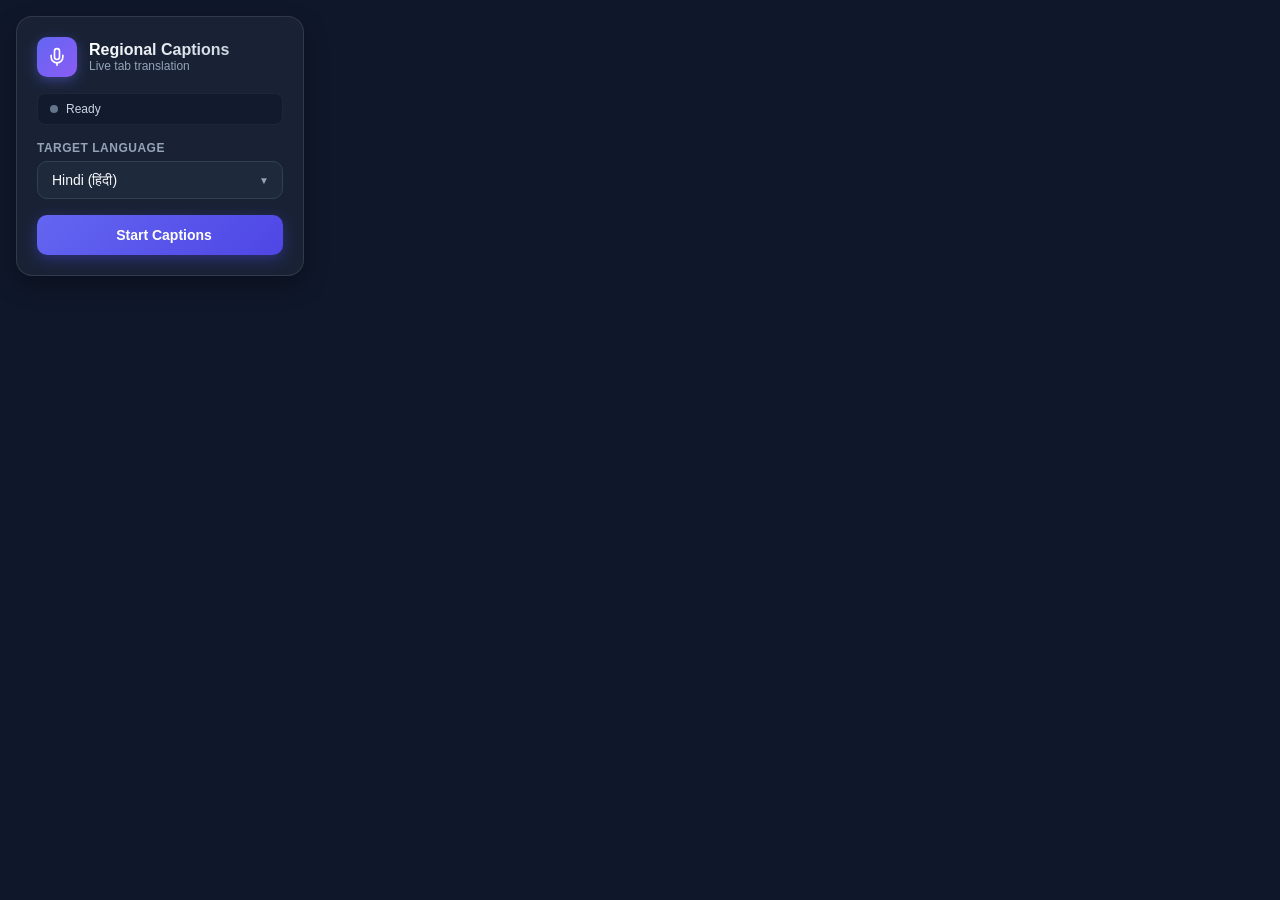
==== extension/popup/popup.html @ feff539c "Initial commit: Regional Language Live Captions & Video Subtitle Studio" ====
<!DOCTYPE html>
<html lang="en">
<head>
  <meta charset="UTF-8">
  <meta name="viewport" content="width=device-width, initial-scale=1.0">
  <title>Regional Live Captions</title>
  <link rel="stylesheet" href="popup.css">
</head>
<body>
  <div class="popup-card">
    <!-- Header -->
    <div class="header">
      <div class="logo-container">
        <svg class="icon-mic" viewBox="0 0 24 24" fill="none" stroke="currentColor" stroke-width="2" stroke-linecap="round" stroke-linejoin="round">
          <path d="M12 2a3 3 0 0 0-3 3v7a3 3 0 0 0 6 0V5a3 3 0 0 0-3-3z"></path>
          <path d="M19 10v2a7 7 0 0 1-14 0v-2"></path>
          <line x1="12" y1="19" x2="12" y2="22"></line>
        </svg>
      </div>
      <div>
        <h1 class="title">Regional Captions</h1>
        <p class="subtitle">Live tab translation</p>
      </div>
    </div>

    <!-- Status Badge -->
    <div class="status-bar">
      <span class="status-dot" id="statusDot"></span>
      <span class="status-text" id="statusText">Ready</span>
    </div>

    <!-- Target Language Selection -->
    <div class="form-group">
      <label for="langSelect">Target Language</label>
      <div class="select-wrapper">
        <select id="langSelect">
          <option value="hi">Hindi (हिंदी)</option>
          <option value="mr">Marathi (मराठी)</option>
          <option value="ta">Tamil (தமிழ்)</option>
          <option value="te">Telugu (తెలుగు)</option>
          <option value="kn">Kannada (ಕನ್ನಡ)</option>
          <option value="bn">Bengali (বাংলা)</option>
          <option value="gu">Gujarati (ગુજરાતી)</option>
          <option value="ml">Malayalam (മലയാളം)</option>
          <option value="pa">Punjabi (ਪੰਜਾਬੀ)</option>
        </select>
      </div>
    </div>

    <!-- Toggle Action Button -->
    <button id="toggleBtn" class="btn btn-primary">
      <span class="btn-icon"></span>
      <span id="btnText">Start Captions</span>
    </button>
  </div>

  <script src="popup.js"></script>
</body>
</html>
---- extension/popup/popup.css ----
/* popup.css - Extension popup styling */

* {
  box-sizing: border-box;
  margin: 0;
  padding: 0;
}

body {
  width: 320px;
  background-color: #0F172A;
  color: #F8FAFC;
  font-family: -apple-system, BlinkMacSystemFont, "Segoe UI", Roboto, sans-serif;
  padding: 16px;
}

.popup-card {
  display: flex;
  flex-direction: column;
  gap: 16px;
  background: rgba(30, 41, 59, 0.7);
  backdrop-filter: blur(12px);
  border: 1px solid rgba(255, 255, 255, 0.1);
  border-radius: 16px;
  padding: 20px;
  box-shadow: 0 10px 25px rgba(0, 0, 0, 0.3);
}

.header {
  display: flex;
  align-items: center;
  gap: 12px;
}

.logo-container {
  width: 40px;
  height: 40px;
  background: linear-gradient(135deg, #6366F1, #8B5CF6);
  border-radius: 10px;
  display: flex;
  align-items: center;
  justify-content: center;
  box-shadow: 0 4px 12px rgba(99, 102, 241, 0.4);
}

.icon-mic {
  width: 20px;
  height: 20px;
  stroke: #FFFFFF;
}

.title {
  font-size: 16px;
  font-weight: 700;
  background: linear-gradient(135deg, #FFFFFF 0%, #CBD5E1 100%);
  -webkit-background-clip: text;
  -webkit-text-fill-color: transparent;
}

.subtitle {
  font-size: 12px;
  color: #94A3B8;
}

.status-bar {
  display: flex;
  align-items: center;
  gap: 8px;
  background: rgba(15, 23, 42, 0.6);
  padding: 8px 12px;
  border-radius: 8px;
  font-size: 12px;
  border: 1px solid rgba(255, 255, 255, 0.05);
}

.status-dot {
  width: 8px;
  height: 8px;
  border-radius: 50%;
  background-color: #64748B;
  transition: background-color 0.3s ease;
}

.status-bar.active .status-dot {
  background-color: #22C55E;
  box-shadow: 0 0 8px #22C55E;
  animation: pulseDot 1.5s infinite;
}

@keyframes pulseDot {
  0% { transform: scale(0.95); opacity: 0.8; }
  50% { transform: scale(1.15); opacity: 1; box-shadow: 0 0 12px #22C55E; }
  100% { transform: scale(0.95); opacity: 0.8; }
}

.status-text {
  color: #CBD5E1;
  font-weight: 500;
}

.form-group {
  display: flex;
  flex-direction: column;
  gap: 6px;
}

label {
  font-size: 12px;
  font-weight: 600;
  color: #94A3B8;
  text-transform: uppercase;
  letter-spacing: 0.5px;
}

.select-wrapper {
  position: relative;
}

select {
  width: 100%;
  padding: 10px 14px;
  background-color: #1E293B;
  border: 1px solid #334155;
  border-radius: 10px;
  color: #F8FAFC;
  font-size: 14px;
  outline: none;
  cursor: pointer;
  appearance: none;
  transition: border-color 0.2s;
}

select:focus {
  border-color: #6366F1;
}

.select-wrapper::after {
  content: '▼';
  font-size: 10px;
  color: #94A3B8;
  position: absolute;
  right: 14px;
  top: 50%;
  transform: translateY(-50%);
  pointer-events: none;
}

.btn {
  width: 100%;
  padding: 12px;
  border-radius: 10px;
  border: none;
  font-weight: 600;
  font-size: 14px;
  cursor: pointer;
  display: flex;
  align-items: center;
  justify-content: center;
  gap: 8px;
  transition: all 0.2s ease;
}

.btn:disabled {
  opacity: 0.6;
  cursor: not-allowed;
  transform: none !important;
  box-shadow: none !important;
}

.btn-primary {
  background: linear-gradient(135deg, #6366F1 0%, #4F46E5 100%);
  color: #FFFFFF;
  box-shadow: 0 4px 14px rgba(79, 70, 229, 0.4);
}

.btn-primary:hover:not(:disabled) {
  transform: translateY(-1px);
  box-shadow: 0 6px 18px rgba(79, 70, 229, 0.5);
}

.btn-danger {
  background: linear-gradient(135deg, #EF4444 0%, #DC2626 100%);
  color: #FFFFFF;
  box-shadow: 0 4px 14px rgba(220, 38, 38, 0.4);
}

.btn-danger:hover:not(:disabled) {
  transform: translateY(-1px);
  box-shadow: 0 6px 18px rgba(220, 38, 38, 0.5);
}
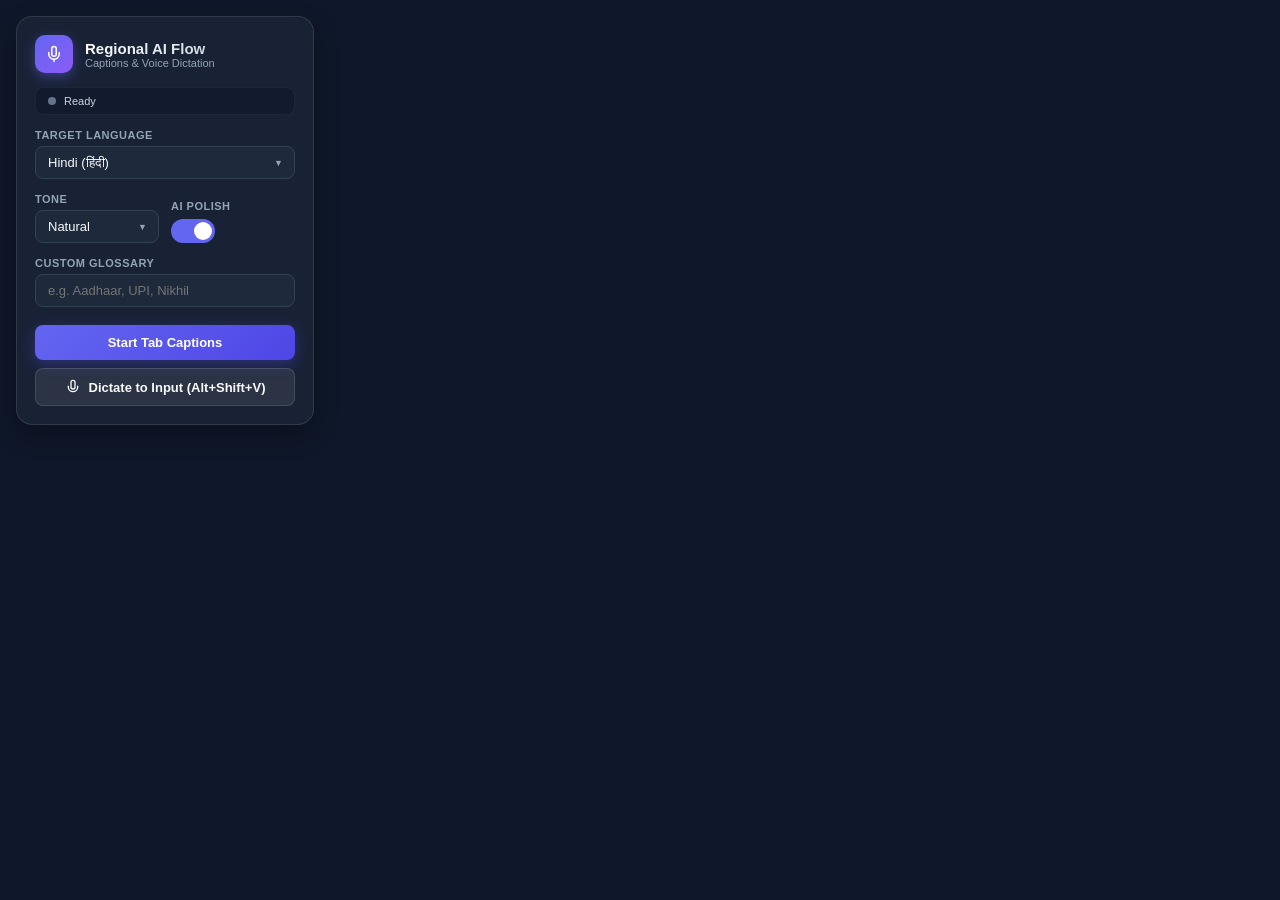
==== commit ae85ce24: "Add Wispr Flow AI features: Voice Dictation, Smart Filler Polish, Custom Glossary & Tone Presets" ====
--- a/extension/popup/popup.html
+++ b/extension/popup/popup.html
@@ -3,7 +3,7 @@
 <head>
   <meta charset="UTF-8">
   <meta name="viewport" content="width=device-width, initial-scale=1.0">
-  <title>Regional Live Captions</title>
+  <title>Regional Captions & Dictation</title>
   <link rel="stylesheet" href="popup.css">
 </head>
 <body>
@@ -18,8 +18,8 @@
         </svg>
       </div>
       <div>
-        <h1 class="title">Regional Captions</h1>
-        <p class="subtitle">Live tab translation</p>
+        <h1 class="title">Regional AI Flow</h1>
+        <p class="subtitle">Captions & Voice Dictation</p>
       </div>
     </div>
 
@@ -47,11 +47,43 @@
       </div>
     </div>
 
-    <!-- Toggle Action Button -->
-    <button id="toggleBtn" class="btn btn-primary">
-      <span class="btn-icon"></span>
-      <span id="btnText">Start Captions</span>
-    </button>
+    <!-- Wispr Flow AI Settings -->
+    <div class="form-row-2">
+      <div class="form-group flex-1">
+        <label for="toneSelect">Tone</label>
+        <div class="select-wrapper">
+          <select id="toneSelect">
+            <option value="casual" selected>Natural</option>
+            <option value="formal">Formal</option>
+            <option value="summary">Summary</option>
+          </select>
+        </div>
+      </div>
+      <div class="form-group flex-1">
+        <label>AI Polish</label>
+        <label class="toggle-switch">
+          <input type="checkbox" id="smartCleanupToggle" checked>
+          <span class="toggle-slider"></span>
+        </label>
+      </div>
+    </div>
+
+    <!-- Custom Glossary -->
+    <div class="form-group">
+      <label for="glossaryInput">Custom Glossary</label>
+      <input type="text" id="glossaryInput" placeholder="e.g. Aadhaar, UPI, Nikhil" class="text-input">
+    </div>
+
+    <!-- Main Action Buttons -->
+    <div class="button-group">
+      <button id="toggleBtn" class="btn btn-primary">
+        <span id="btnText">Start Tab Captions</span>
+      </button>
+      <button id="dictateBtn" class="btn btn-secondary">
+        <svg viewBox="0 0 24 24" width="16" height="16" fill="none" stroke="currentColor" stroke-width="2"><path d="M12 2a3 3 0 0 0-3 3v7a3 3 0 0 0 6 0V5a3 3 0 0 0-3-3z"></path><path d="M19 10v2a7 7 0 0 1-14 0v-2"></path></svg>
+        <span>Dictate to Input (Alt+Shift+V)</span>
+      </button>
+    </div>
   </div>
 
   <script src="popup.js"></script>
--- a/extension/popup/popup.css
+++ b/extension/popup/popup.css
@@ -1,4 +1,4 @@
-/* popup.css - Extension popup styling */
+/* popup.css - Extension popup styling with Wispr Flow controls */
 
 * {
   box-sizing: border-box;
@@ -7,7 +7,7 @@
 }
 
 body {
-  width: 320px;
+  width: 330px;
   background-color: #0F172A;
   color: #F8FAFC;
   font-family: -apple-system, BlinkMacSystemFont, "Segoe UI", Roboto, sans-serif;
@@ -17,12 +17,12 @@
 .popup-card {
   display: flex;
   flex-direction: column;
-  gap: 16px;
+  gap: 14px;
   background: rgba(30, 41, 59, 0.7);
   backdrop-filter: blur(12px);
   border: 1px solid rgba(255, 255, 255, 0.1);
   border-radius: 16px;
-  padding: 20px;
+  padding: 18px;
   box-shadow: 0 10px 25px rgba(0, 0, 0, 0.3);
 }
 
@@ -33,8 +33,8 @@
 }
 
 .logo-container {
-  width: 40px;
-  height: 40px;
+  width: 38px;
+  height: 38px;
   background: linear-gradient(135deg, #6366F1, #8B5CF6);
   border-radius: 10px;
   display: flex;
@@ -44,13 +44,13 @@
 }
 
 .icon-mic {
-  width: 20px;
-  height: 20px;
+  width: 18px;
+  height: 18px;
   stroke: #FFFFFF;
 }
 
 .title {
-  font-size: 16px;
+  font-size: 15px;
   font-weight: 700;
   background: linear-gradient(135deg, #FFFFFF 0%, #CBD5E1 100%);
   -webkit-background-clip: text;
@@ -58,7 +58,7 @@
 }
 
 .subtitle {
-  font-size: 12px;
+  font-size: 11px;
   color: #94A3B8;
 }
 
@@ -67,9 +67,9 @@
   align-items: center;
   gap: 8px;
   background: rgba(15, 23, 42, 0.6);
-  padding: 8px 12px;
+  padding: 7px 12px;
   border-radius: 8px;
-  font-size: 12px;
+  font-size: 11px;
   border: 1px solid rgba(255, 255, 255, 0.05);
 }
 
@@ -101,11 +101,21 @@
 .form-group {
   display: flex;
   flex-direction: column;
-  gap: 6px;
+  gap: 5px;
+}
+
+.form-row-2 {
+  display: flex;
+  gap: 12px;
+  align-items: flex-end;
+}
+
+.flex-1 {
+  flex: 1;
 }
 
 label {
-  font-size: 12px;
+  font-size: 11px;
   font-weight: 600;
   color: #94A3B8;
   text-transform: uppercase;
@@ -116,42 +126,97 @@
   position: relative;
 }
 
-select {
+select, .text-input {
   width: 100%;
-  padding: 10px 14px;
+  padding: 8px 12px;
   background-color: #1E293B;
   border: 1px solid #334155;
-  border-radius: 10px;
+  border-radius: 8px;
   color: #F8FAFC;
-  font-size: 14px;
+  font-size: 13px;
   outline: none;
+  transition: border-color 0.2s;
+}
+
+select {
   cursor: pointer;
   appearance: none;
-  transition: border-color 0.2s;
-}
-
-select:focus {
+}
+
+select:focus, .text-input:focus {
   border-color: #6366F1;
 }
 
 .select-wrapper::after {
   content: '▼';
-  font-size: 10px;
+  font-size: 9px;
   color: #94A3B8;
   position: absolute;
-  right: 14px;
+  right: 12px;
   top: 50%;
   transform: translateY(-50%);
   pointer-events: none;
 }
 
+/* Toggle Switch */
+.toggle-switch {
+  position: relative;
+  display: inline-block;
+  width: 44px;
+  height: 24px;
+  margin-top: 2px;
+}
+
+.toggle-switch input {
+  opacity: 0;
+  width: 0;
+  height: 0;
+}
+
+.toggle-slider {
+  position: absolute;
+  cursor: pointer;
+  inset: 0;
+  background-color: #334155;
+  transition: .3s;
+  border-radius: 24px;
+}
+
+.toggle-slider:before {
+  position: absolute;
+  content: "";
+  height: 18px;
+  width: 18px;
+  left: 3px;
+  bottom: 3px;
+  background-color: white;
+  transition: .3s;
+  border-radius: 50%;
+}
+
+input:checked + .toggle-slider {
+  background-color: #6366F1;
+}
+
+input:checked + .toggle-slider:before {
+  transform: translateX(20px);
+}
+
+/* Buttons */
+.button-group {
+  display: flex;
+  flex-direction: column;
+  gap: 8px;
+  margin-top: 4px;
+}
+
 .btn {
   width: 100%;
-  padding: 12px;
-  border-radius: 10px;
+  padding: 10px 14px;
+  border-radius: 8px;
   border: none;
   font-weight: 600;
-  font-size: 14px;
+  font-size: 13px;
   cursor: pointer;
   display: flex;
   align-items: center;
@@ -178,6 +243,17 @@
   box-shadow: 0 6px 18px rgba(79, 70, 229, 0.5);
 }
 
+.btn-secondary {
+  background: rgba(255, 255, 255, 0.08);
+  color: #F8FAFC;
+  border: 1px solid rgba(255, 255, 255, 0.12);
+}
+
+.btn-secondary:hover {
+  background: rgba(255, 255, 255, 0.15);
+  border-color: rgba(99, 102, 241, 0.4);
+}
+
 .btn-danger {
   background: linear-gradient(135deg, #EF4444 0%, #DC2626 100%);
   color: #FFFFFF;
